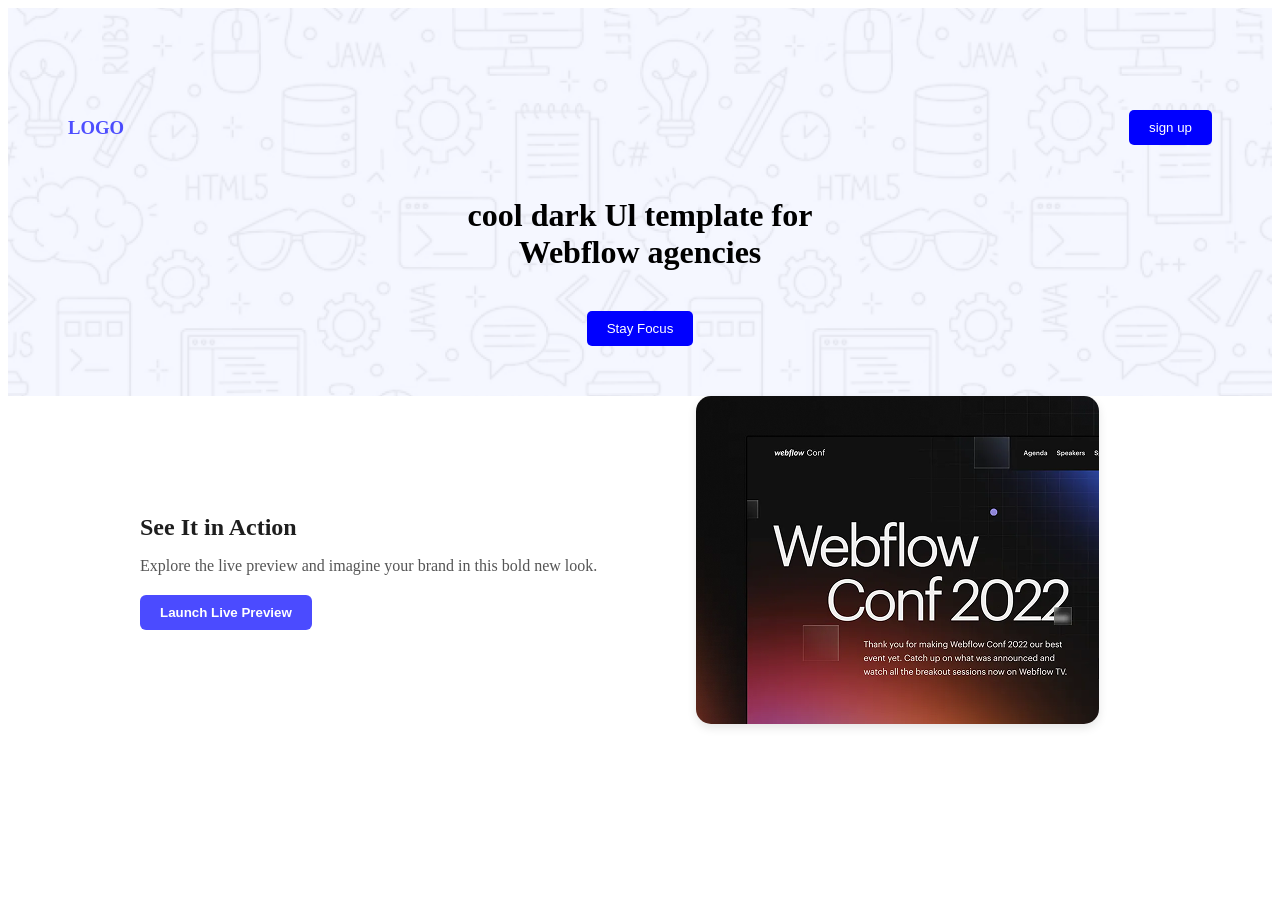
==== assignment.html @ 32f91028 "frist assignment commit" ====
<!DOCTYPE html>
<html lang="en">
<head>
    <meta charset="UTF-8">
    <meta name="viewport" content="width=device-width, initial-scale=1.0">
    <title>assigment</title>
    <link rel="stylesheet" href="style.css">
    
</head>
<body>
    <header>
    </header>
    <main> <!-- this is frist section --> <div class="nt">           
        <nav class="frist"> <h3>LOGO</h3><button class="btn">sign up</button>
        </nav>
    <h1 class="tm">cool dark Ul template for <br> Webflow agencies</h1>
<button class="btn2">Stay Focus</button></div>


  <div class="action-section">
    <div class="action-text">
      <h2>See It in Action</h2>
      <p>Explore the live preview and imagine your brand in this bold new look.</p>
      <button>Launch Live Preview</button>
    </div>
    <div class="action-image">
      <img src="wc-mini.png" alt="Preview Image">
    </div>
  </div>
---- style.css ----
.nt {
            background-image:url(Hero-bg.png);
            background-size: cover;
            background-position: center;
            padding: 50px 20px;
        }
.frist{color:#0000ffaf;
display: flex;
margin: 40px;
  justify-content: space-between;
      align-items: center;}
       
.tm {
  text-align: center;
  margin: 40px;}
  .btn {
  background-color: blue;     
  color: white;               
  padding: 10px 20px;        
  border: none;               
  border-radius: 5px;         
  cursor: pointer;            
}
    .btn2 {
        display: block;
        margin: 0 auto;
  background-color: blue;     
  color: white;               
  padding: 10px 20px;        
  border: none;               
  border-radius: 5px;         
  cursor: pointer;            
}


    .action-section {
      display: flex;
      align-items: center;
      justify-content: space-between;
      max-width: 1000px;
      margin: auto;
      flex-wrap: wrap;
      gap: 30px;
    }

    .action-text {
      flex: 1;
      min-width: 280px;
    }

    .action-text h2 {
      font-size: 1.5rem;
      color: #1e1e1e;
      margin-bottom: 15px;
    }

    .action-text p {
      color: #555;
      margin-bottom: 20px;
      font-size: 1rem;
    }

    .action-text button {
      background-color: #4b4bff;
      color: white;
      border: none;
      padding: 10px 20px;
      border-radius: 6px;
      font-weight: bold;
      cursor: pointer;
    }

    .action-image {
      flex: 1;
      text-align: center;
    }

    .action-image img {
      max-width: 100%;
      border-radius: 15px;
      box-shadow: 0 4px 10px rgba(0, 0, 0, 0.1);
    }
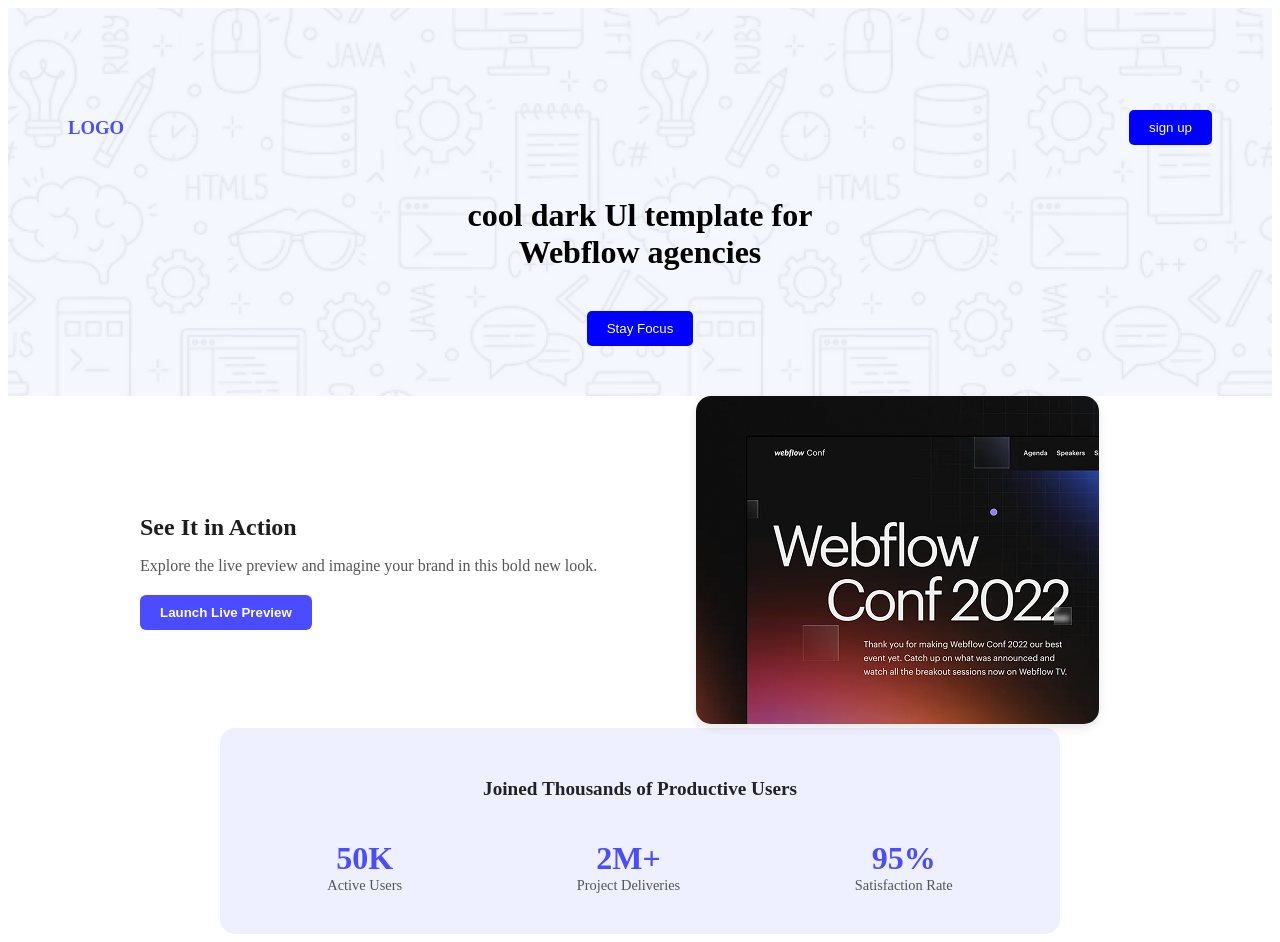
==== commit 9cfaca7e: "this is second commit" ====
--- a/assignment.html
+++ b/assignment.html
@@ -27,3 +27,27 @@
       <img src="wc-mini.png" alt="Preview Image">
     </div>
   </div>
+ 
+  <!-- this is second section-->
+   
+  <div class="stats-box">
+    <h3>Joined Thousands of Productive Users</h3>
+    <div class="stats-row">
+      <div class="stat">
+        <div class="stat-value">50K</div>
+        <div class="stat-label">Active Users</div>
+      </div>
+      <div class="stat">
+        <div class="stat-value">2M+</div>
+        <div class="stat-label">Project Deliveries</div>
+      </div>
+      <div class="stat">
+        <div class="stat-value">95%</div>
+        <div class="stat-label">Satisfaction Rate</div>
+      </div>
+    </div>
+  </div>
+
+    
+
+ 
--- a/style.css
+++ b/style.css
@@ -80,3 +80,39 @@
       border-radius: 15px;
       box-shadow: 0 4px 10px rgba(0, 0, 0, 0.1);
     }
+
+       .stats-box {
+      background-color: #eef0ff;
+      padding: 30px 20px;
+      border-radius: 15px;
+      text-align: center;
+      max-width: 800px;
+      margin: auto;
+    }
+
+    .stats-box h3 {
+      margin-bottom: 30px;
+      color: #222;
+      font-size: 1.2rem;
+    }
+
+    .stats-row {
+      display: flex;
+      justify-content: space-around;
+      flex-wrap: wrap;
+    }
+
+    .stat {
+      margin: 10px;
+    }
+
+    .stat-value {
+      font-size: 2rem;
+      font-weight: bold;
+      color: #4b4bff;
+    }
+
+    .stat-label {
+      color: #555;
+      font-size: 0.9rem;
+    }
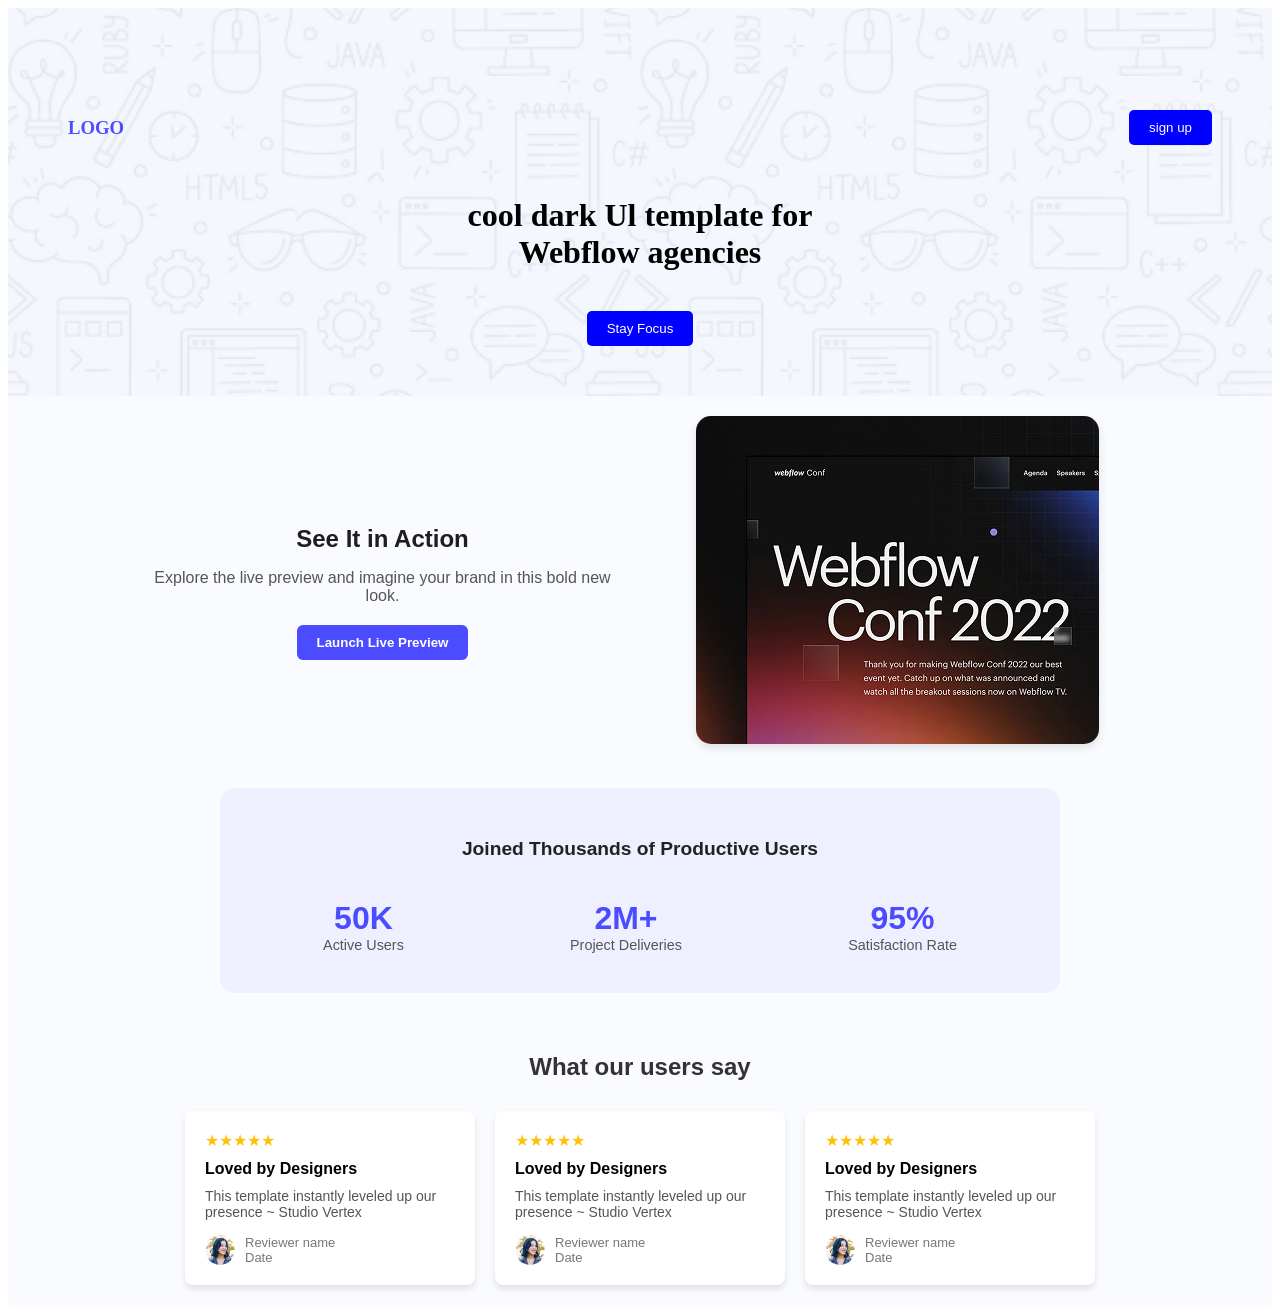
==== commit af4c08a1: "this is third commit" ====
--- a/assignment.html
+++ b/assignment.html
@@ -16,7 +16,7 @@
     <h1 class="tm">cool dark Ul template for <br> Webflow agencies</h1>
 <button class="btn2">Stay Focus</button></div>
 
-
+<section>
   <div class="action-section">
     <div class="action-text">
       <h2>See It in Action</h2>
@@ -26,10 +26,10 @@
     <div class="action-image">
       <img src="wc-mini.png" alt="Preview Image">
     </div>
-  </div>
+  </div></section> 
  
   <!-- this is second section-->
-   
+  <section>
   <div class="stats-box">
     <h3>Joined Thousands of Productive Users</h3>
     <div class="stats-row">
@@ -46,8 +46,53 @@
         <div class="stat-label">Satisfaction Rate</div>
       </div>
     </div>
+  </div></section> 
+
+      <!-- this is third section-->
+<section>
+<h2>What our users say</h2>
+
+<div class="testimonials">
+  <div class="card">
+    <div class="stars">★★★★★</div>
+    <div class="title">Loved by Designers</div>
+    <div class="text">This template instantly leveled up our presence ~ Studio Vertex</div>
+    <div class="reviewer">
+      <img src="avatar.png" alt="Reviewer">
+      <div>
+        <div>Reviewer name</div>
+        <div>Date</div>
+      </div>
+    </div>
   </div>
 
-    
+  <div class="card">
+    <div class="stars">★★★★★</div>
+    <div class="title">Loved by Designers</div>
+    <div class="text">This template instantly leveled up our presence ~ Studio Vertex</div>
+    <div class="reviewer">
+      <img src="avatar.png" alt="Reviewer">
+      <div>
+        <div>Reviewer name</div>
+        <div>Date</div>
+      </div>
+    </div>
+  </div>
+
+  <div class="card">
+    <div class="stars">★★★★★</div>
+    <div class="title">Loved by Designers</div>
+    <div class="text">This template instantly leveled up our presence ~ Studio Vertex</div>
+    <div class="reviewer">
+      <img src="avatar.png" alt="Reviewer">
+      <div>
+        <div>Reviewer name</div>
+        <div>Date</div>
+      </div>
+    </div>
+  </div>
+</div>
+
+     </section>
 
  
--- a/style.css
+++ b/style.css
@@ -116,3 +116,62 @@
       color: #555;
       font-size: 0.9rem;
     }
+
+      section {
+    font-family: Arial, sans-serif;
+    background-color: #f9fbff;
+    margin: 0;
+    padding: 20px;
+    text-align: center;
+  }
+
+  h2 {
+    margin-bottom: 30px;
+    color: #333;
+  }
+
+  .testimonials {
+    display: flex;
+    justify-content: center;
+    gap: 20px;
+    flex-wrap: wrap;
+  }
+
+  .card {
+    background-color: #fff;
+    border-radius: 8px;
+    padding: 20px;
+    width: 250px;
+    box-shadow: 0 4px 6px rgba(0,0,0,0.1);
+    text-align: left;
+  }
+
+  .stars {
+    color: #ffc107;
+    margin-bottom: 10px;
+  }
+
+  .title {
+    font-weight: bold;
+    margin-bottom: 10px;
+  }
+
+  .text {
+    font-size: 14px;
+    color: #555;
+    margin-bottom: 15px;
+  }
+
+  .reviewer {
+    display: flex;
+    align-items: center;
+    gap: 10px;
+    font-size: 13px;
+    color: #777;
+  }
+
+  .reviewer img {
+    width: 30px;
+    height: 30px;
+    border-radius: 50%;
+  }
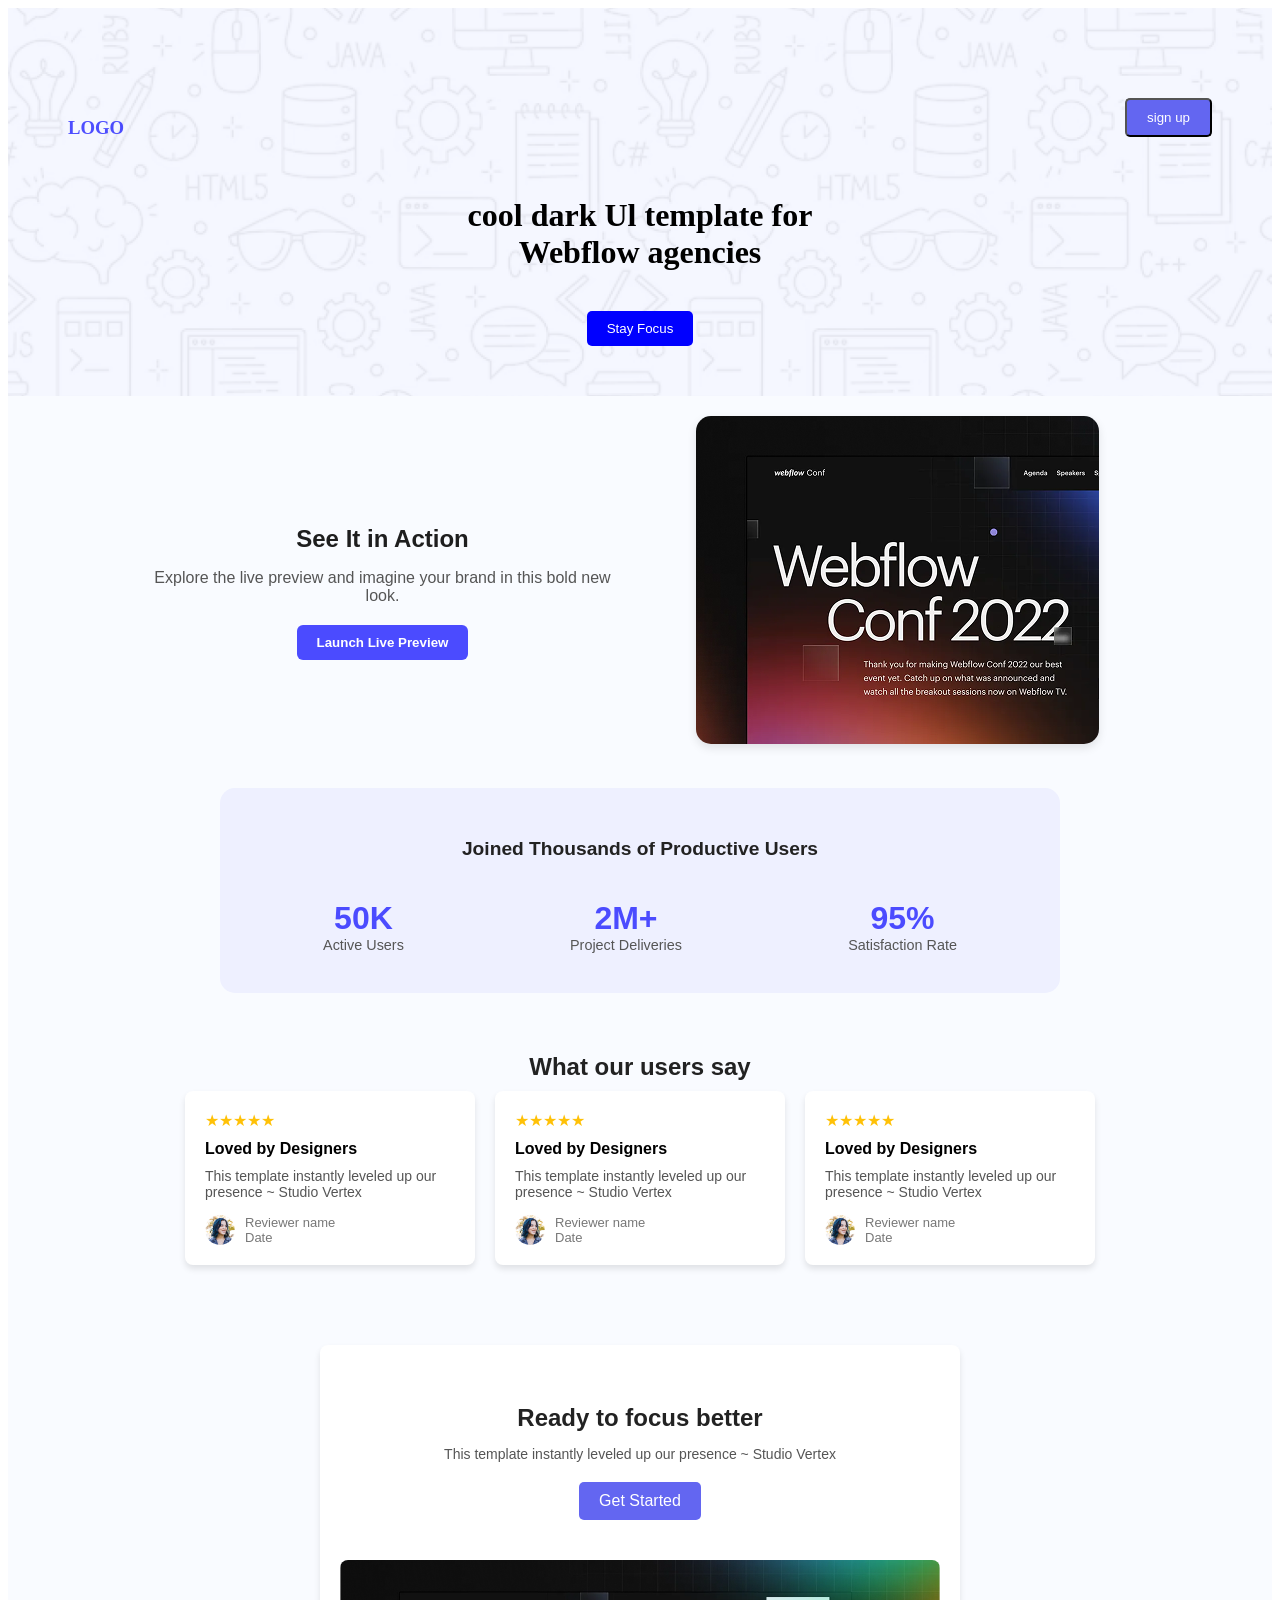
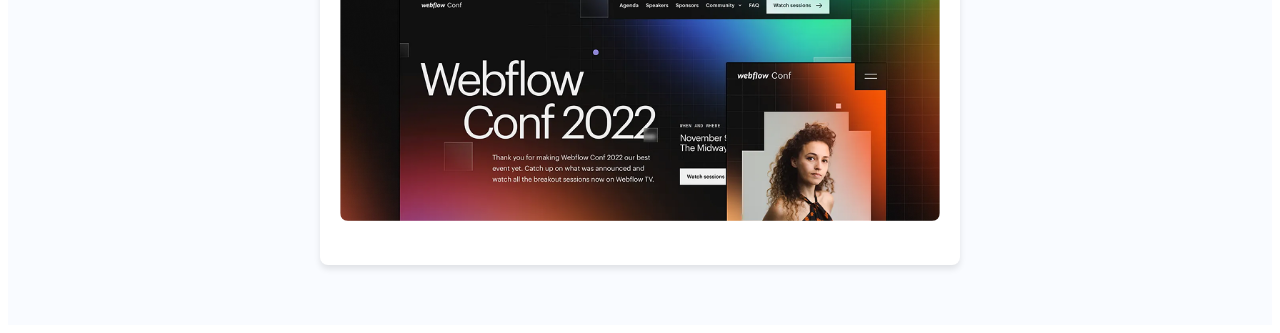
==== commit 12e2f258: "this is fourth commit" ====
--- a/assignment.html
+++ b/assignment.html
@@ -92,7 +92,21 @@
     </div>
   </div>
 </div>
-
      </section>
 
+     <!-- this is forth section --> 
+
+<section>
+<div class="section">
+  <h2>Ready to focus better</h2>
+  <p class="subtitle">This template instantly leveled up our presence ~ Studio Vertex</p>
+  <a href="#" class="btn">Get Started</a>
+
+  <div class="image-container">
+    <img src="wc-big.png" alt="Webflow Conf 2022">
+  </div>
+</div>
+
+</section>
+
  
--- a/style.css
+++ b/style.css
@@ -13,7 +13,7 @@
 .tm {
   text-align: center;
   margin: 40px;}
-  .btn {
+  .btn2 {
   background-color: blue;     
   color: white;               
   padding: 10px 20px;        
@@ -174,4 +174,43 @@
     width: 30px;
     height: 30px;
     border-radius: 50%;
+  }
+
+   .section {
+    background-color: #fff;
+    border-radius: 8px;
+    padding: 40px 20px;
+    max-width: 600px;
+    margin: 40px auto;
+    box-shadow: 0 4px 6px rgba(0,0,0,0.1);
+  }
+
+  h2 {
+    color: #222;
+    margin-bottom: 10px;
+  }
+
+  .subtitle {
+    color: #555;
+    margin-bottom: 20px;
+    font-size: 14px;
+  }
+
+  .btn {
+    display: inline-block;
+    background-color: #6366f1;
+    color: #fff;
+    text-decoration: none;
+    padding: 10px 20px;
+    border-radius: 5px;
+    margin-bottom: 20px;
+  }
+
+  .image-container {
+    margin-top: 20px;
+  }
+
+  .image-container img {
+    max-width: 100%;
+    border-radius: 8px;
   }
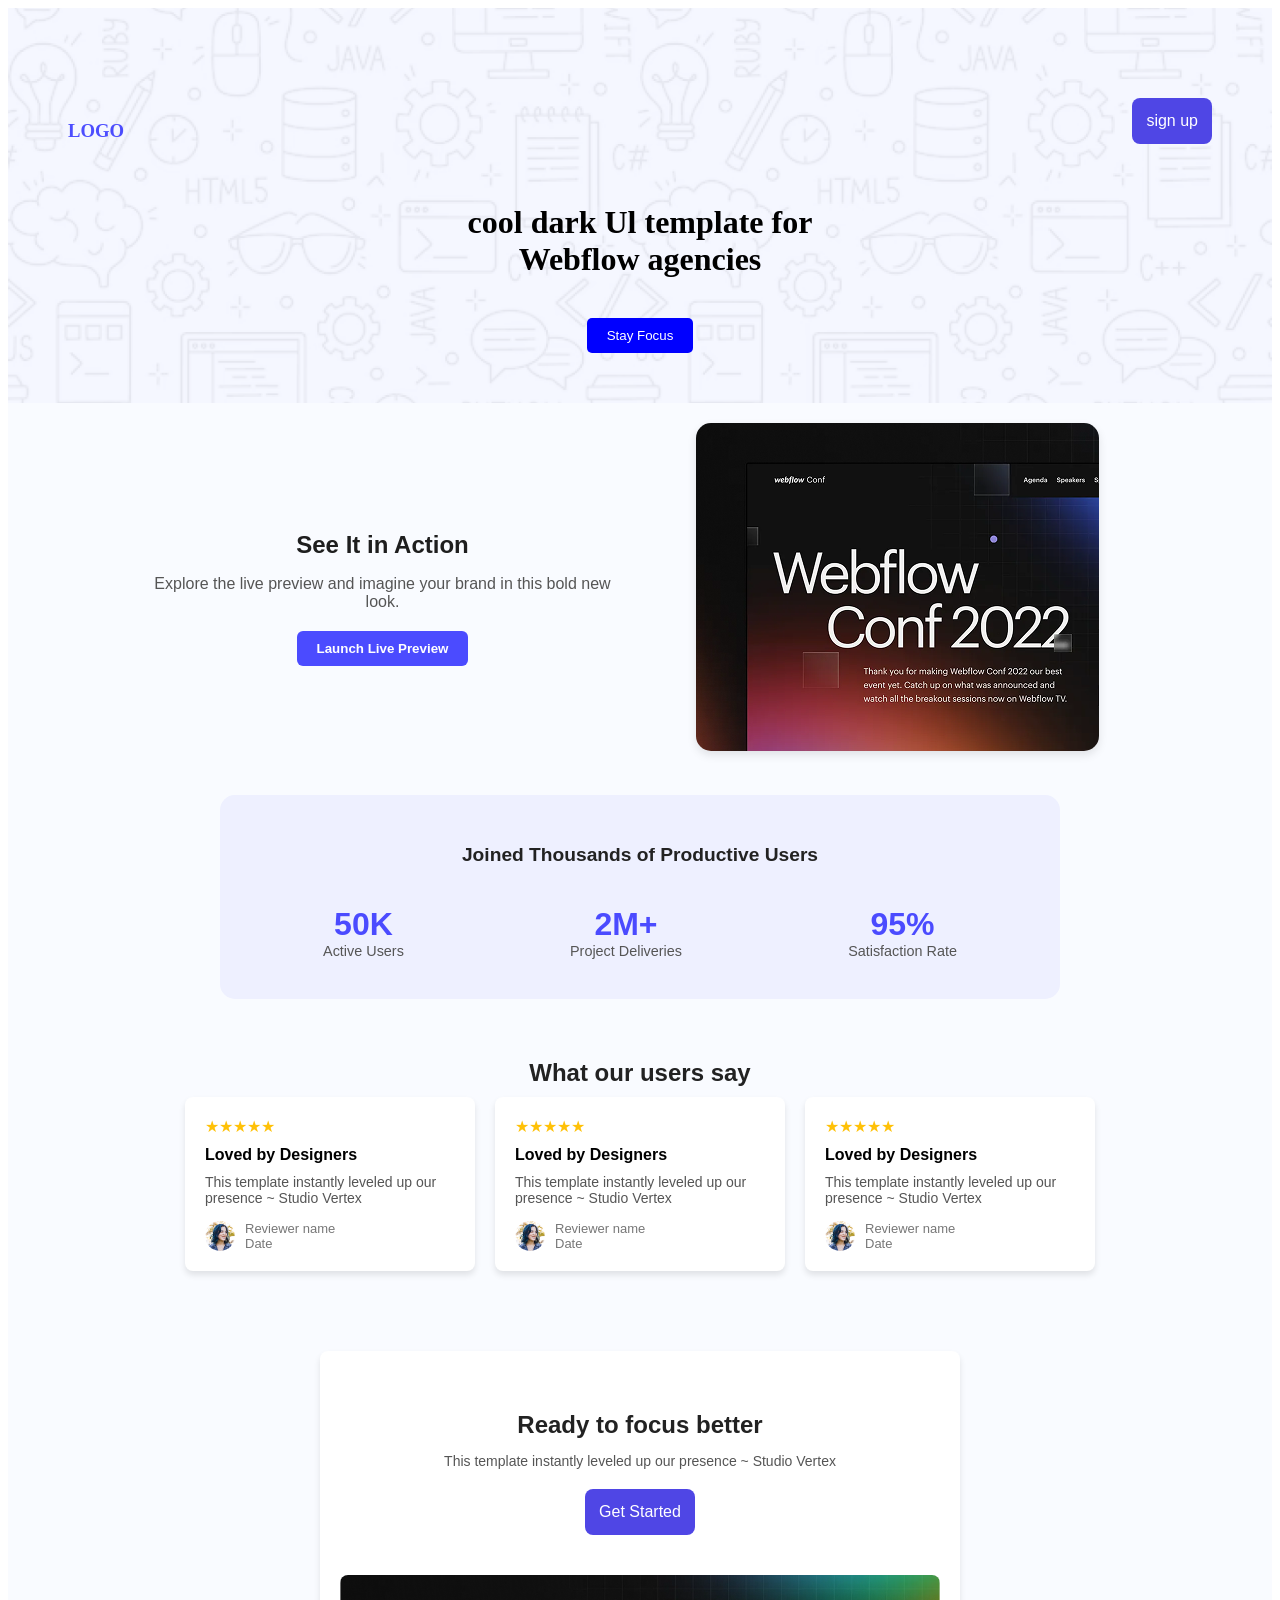
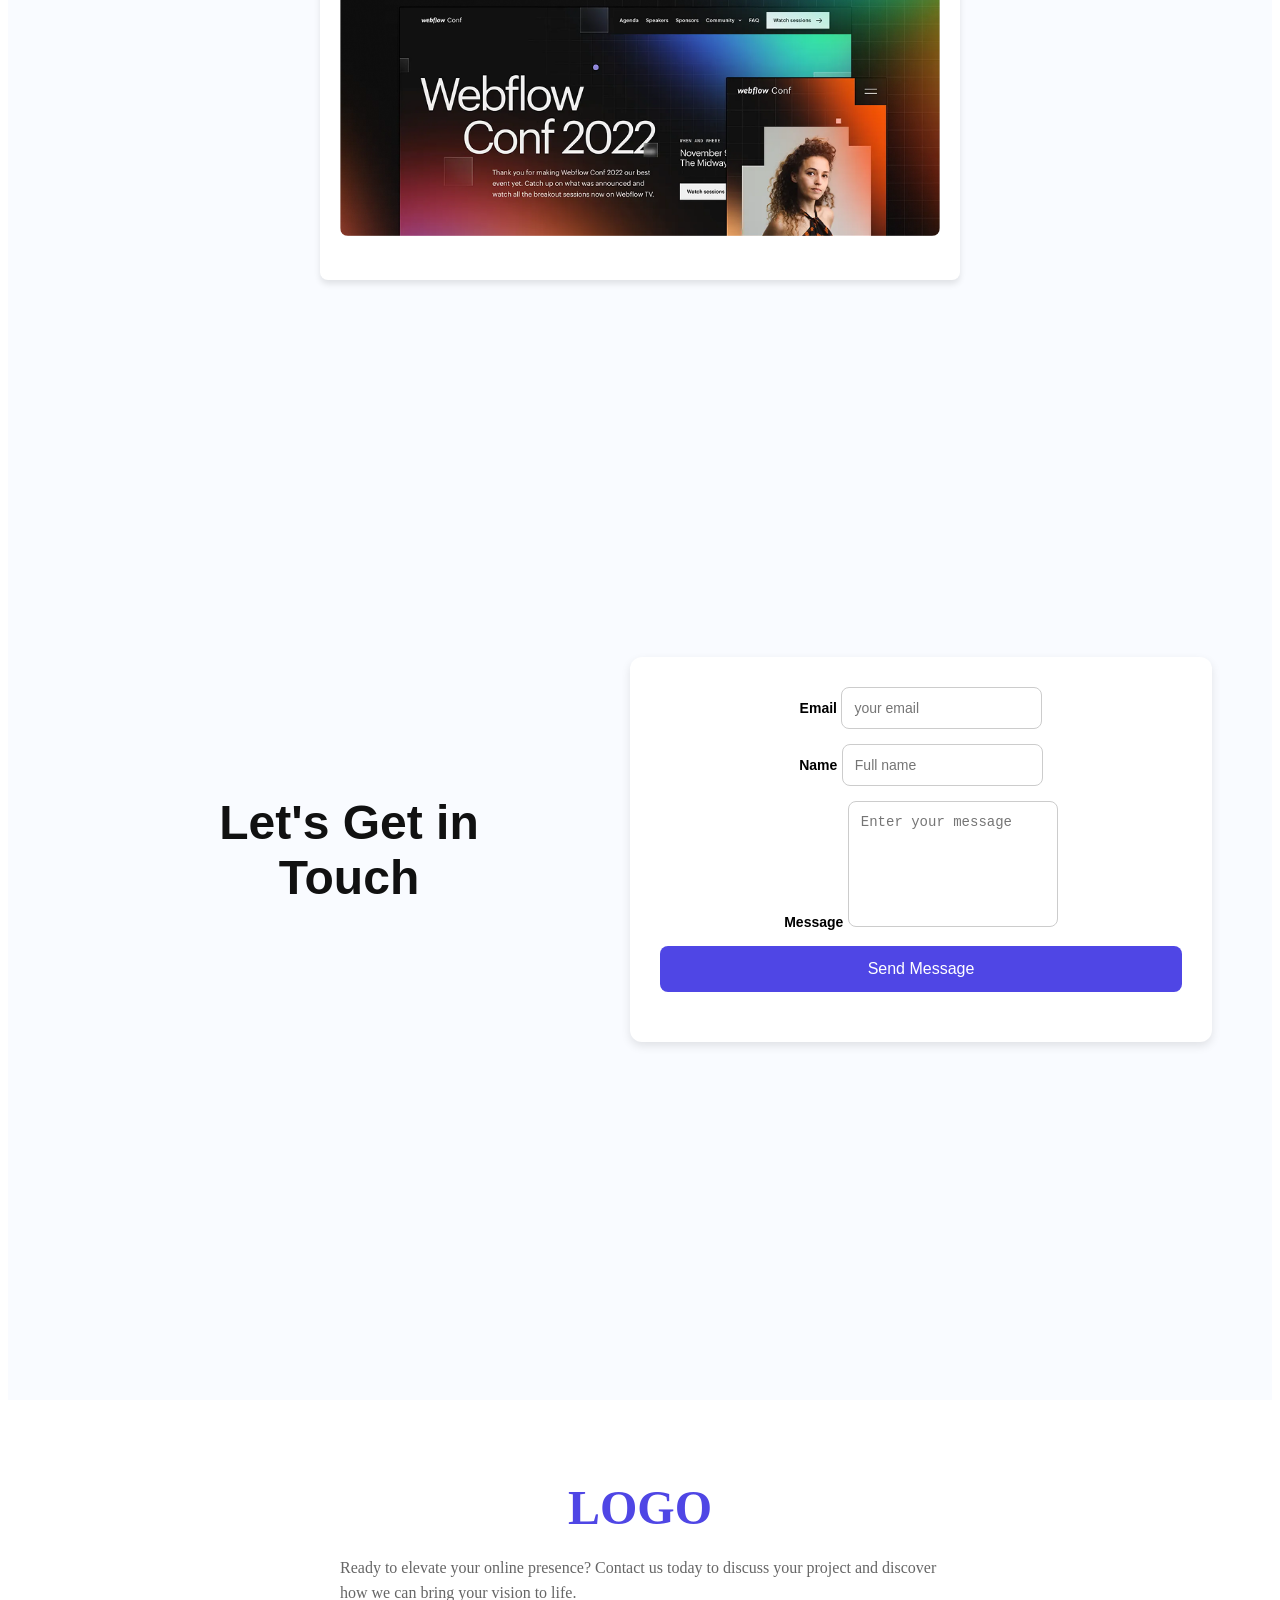
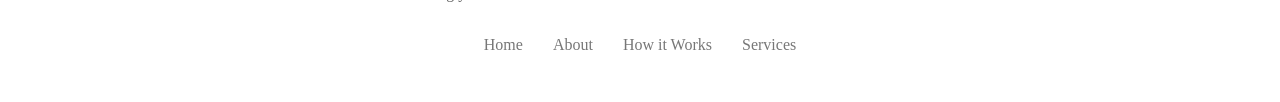
==== commit 280c86ea: "this is last commit" ====
--- a/assignment.html
+++ b/assignment.html
@@ -109,4 +109,47 @@
 
 </section>
 
+<!-- this is fifth section -->
+    <section><div class="contact-section">
+    <div class="left-side">
+      <h1>Let's Get in<br>Touch</h1>
+    </div>
+    <div class="right-side">
+      <form>
+        <div>
+          <label for="email">Email</label>
+          <input type="email" id="email" placeholder="your email">
+        </div>
+        <div>
+          <label for="name">Name</label>
+          <input type="text" id="name" placeholder="Full name">
+        </div>
+        <div>
+          <label for="message">Message</label>
+          <textarea id="message" placeholder="Enter your message"></textarea>
+        </div>
+        <button type="submit" class="btn">Send Message</button>
+      </form>
+    </div>
+  </div></section>
+   
+   <!-- this is sixth section -->
+    <section>
+    </main>
+    <footer>
+  <div class="hero">
+    <div class="logo">LOGO</div>
+    <div class="description">
+      Ready to elevate your online presence? Contact us today to discuss your project 
+      and discover how we can bring your vision to life.
+    </div>
+    <div class="nav-menu">
+      <a href="#">Home</a>
+      <a href="#">About</a>
+      <a href="#">How it Works</a>
+      <a href="#">Services</a>
+    </div>
+  </div></footer>
+</section>
+
  
--- a/style.css
+++ b/style.css
@@ -213,4 +213,123 @@
   .image-container img {
     max-width: 100%;
     border-radius: 8px;
-  }+  }
+
+      
+    .contact-section {
+      display: flex;
+      justify-content: center;
+      align-items: center;
+      min-height: 100vh;
+      padding: 40px;
+    }
+
+    .left-side {
+      flex: 1;
+      padding: 20px;
+    }
+
+    .left-side h1 {
+      font-size: 48px;
+      font-weight: bold;
+      color: #111;
+    }
+
+    .right-side {
+      flex: 1;
+      background-color: white;
+      padding: 30px;
+      border-radius: 12px;
+      box-shadow: 0 4px 10px rgba(0,0,0,0.1);
+    }
+
+    form {
+      display: flex;
+      flex-direction: column;
+      gap: 15px;
+    }
+
+    label {
+      font-weight: 600;
+      font-size: 14px;
+      margin-bottom: 5px;
+    }
+
+    input, textarea {
+      padding: 12px;
+      font-size: 14px;
+      border: 1px solid #ccc;
+      border-radius: 8px;
+      outline: none;
+      resize: none;
+    }
+
+    textarea {
+      min-height: 100px;
+    }
+
+    .btn {
+      background-color: #4f46e5;
+      color: white;
+      border: none;
+      padding: 14px;
+      border-radius: 8px;
+      font-size: 16px;
+      cursor: pointer;
+      transition: background-color 0.3s;
+    }
+
+    .btn:hover {
+      background-color: #4338ca;
+    }
+
+    @media (max-width: 768px) {
+      .contact-section {
+        flex-direction: column;
+      }}
+
+      .left-side, .right-side {
+        width: 100%;
+      }
+
+      .left-side h1 {
+        text-align: center;
+      }
+         .hero {
+      padding: 80px 20px 40px;
+    }
+
+    .logo {display: flex;
+        justify-content: center;
+        
+      font-size: 48px;
+      font-weight: bold;
+      color: #4f46e5;
+      margin-bottom: 20px;
+    }
+
+    .description {
+      font-size: 16px;
+      color: #666;
+      max-width: 600px;
+      margin: 0 auto 30px;
+      line-height: 1.6;
+    }
+
+    .nav-menu {
+      display: flex;
+      justify-content: center;
+      gap: 30px;
+      font-size: 16px;
+      color: #777;
+    }
+
+    .nav-menu a {
+      text-decoration: none;
+      color: #777;
+      transition: color 0.3s;
+    }
+
+    .nav-menu a:hover {
+      color: #4f46e5;
+    }
